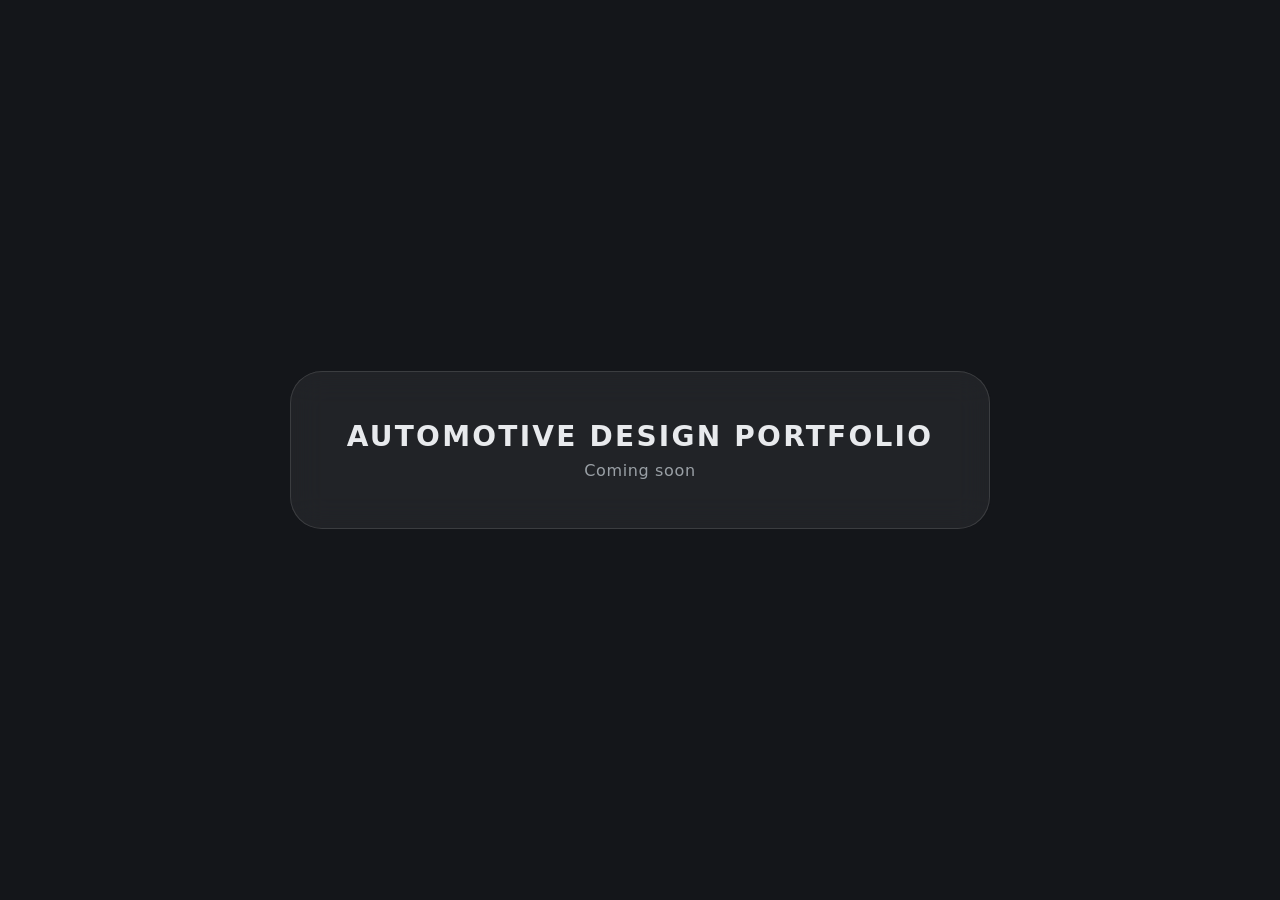
==== index.html @ bc6f19f6 "Add placeholder page for GitHub Pages Co-Authored-By: Claude Opus 5.5 <noreply@anthropic.com> Claude" ====
<!doctype html>
<html lang="en">
<head>
<meta charset="utf-8">
<meta name="viewport" content="width=device-width, initial-scale=1">
<title>Portfolio — Coming Soon</title>
<style>
  :root { color-scheme: dark; }
  body { margin:0; min-height:100vh; display:grid; place-items:center;
         background:#14161a; color:#e8eaed;
         font-family: system-ui, -apple-system, "Segoe UI", sans-serif; }
  .card { padding:48px 56px; border-radius:32px;
          background:rgba(255,255,255,.06); border:1px solid rgba(255,255,255,.12);
          backdrop-filter:blur(16px); text-align:center; }
  h1 { margin:0 0 8px; font-size:28px; letter-spacing:.08em; }
  p  { margin:0; color:#9aa0a6; letter-spacing:.04em; }
</style>
</head>
<body>
  <div class="card">
    <h1>AUTOMOTIVE DESIGN PORTFOLIO</h1>
    <p>Coming soon</p>
  </div>
</body>
</html>
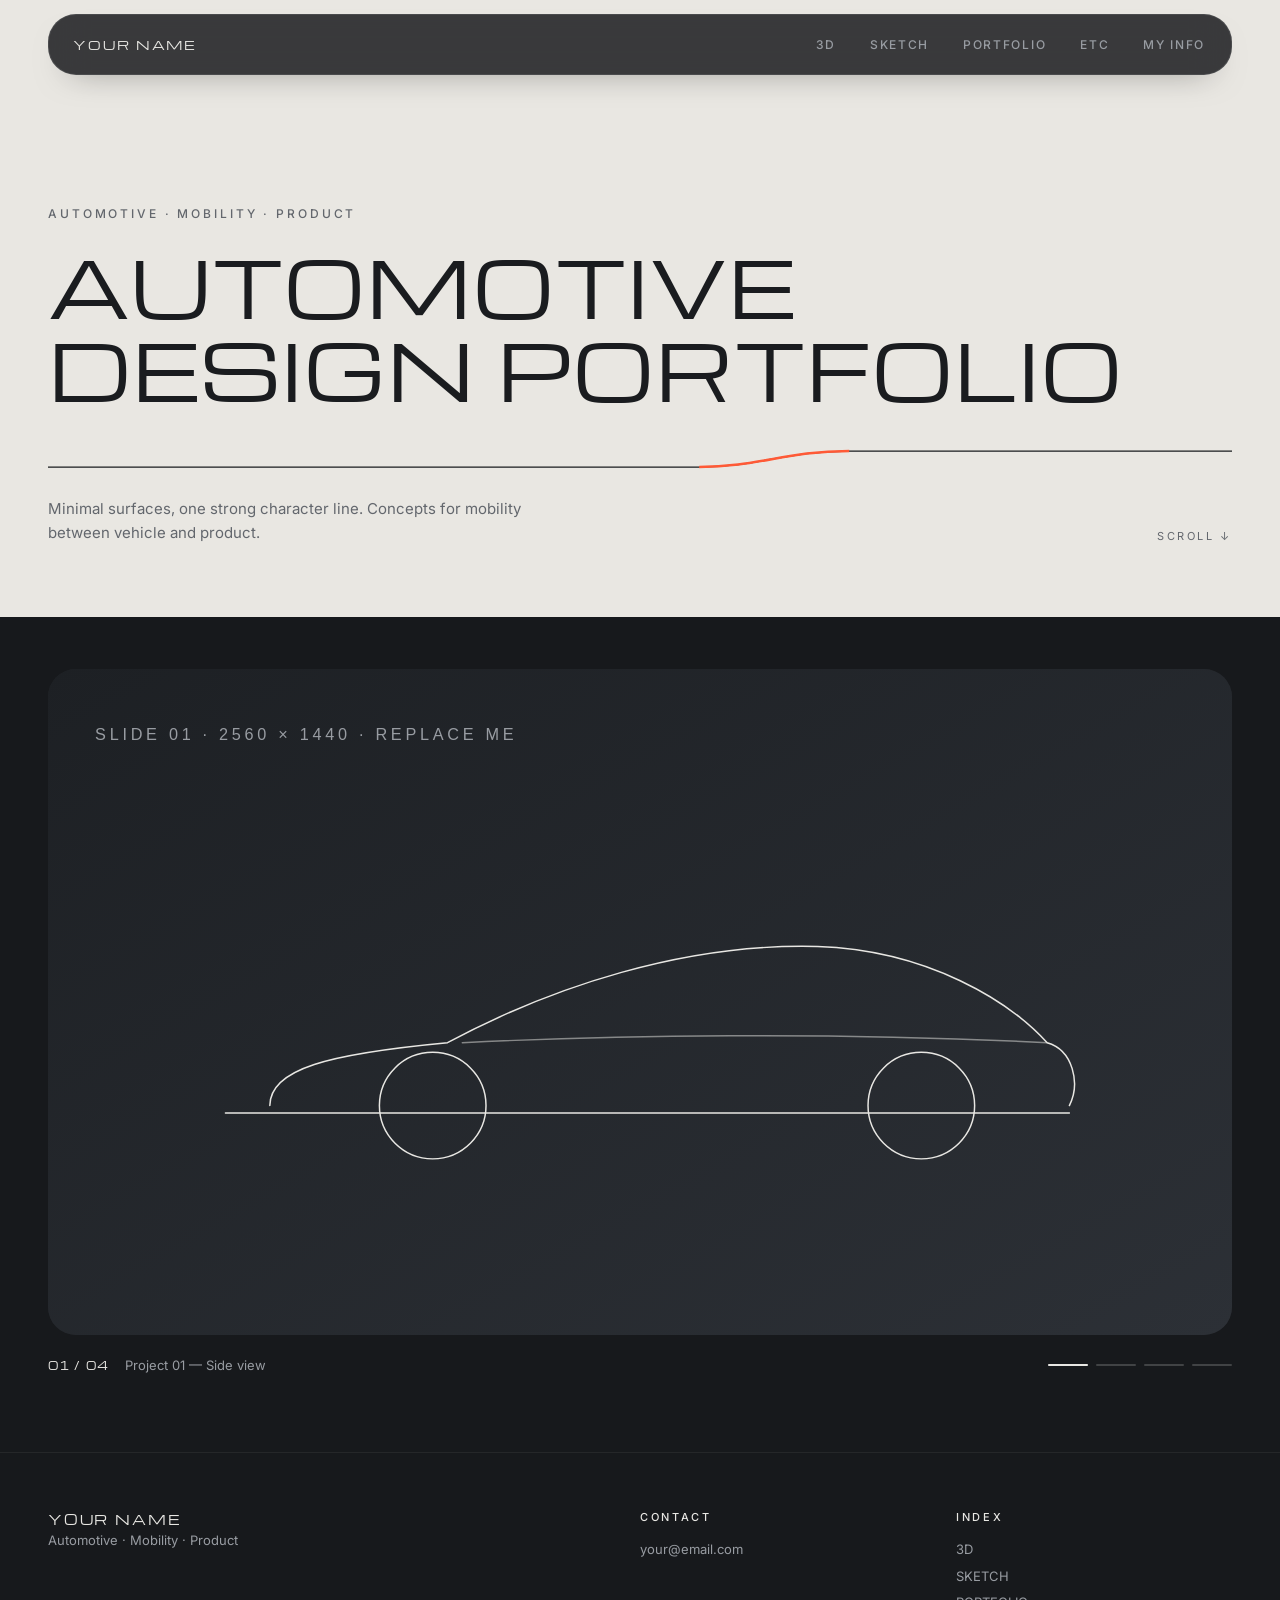
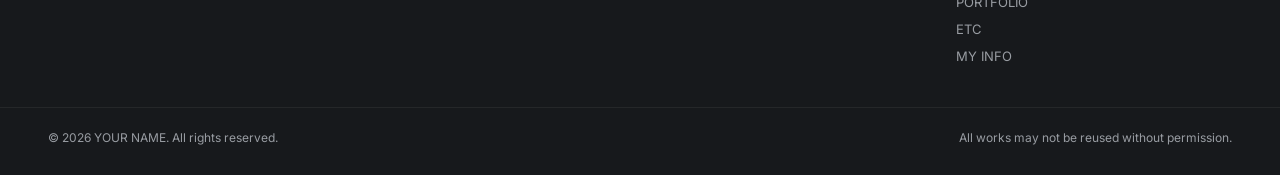
==== commit 949ca9bf: "Build main page, category grids, detail view and info page - Glass GNB with 3D / SKETCH / PORTFOLIO " ====
--- a/index.html
+++ b/index.html
@@ -3,23 +3,34 @@
 <head>
 <meta charset="utf-8">
 <meta name="viewport" content="width=device-width, initial-scale=1">
-<title>Portfolio — Coming Soon</title>
-<style>
-  :root { color-scheme: dark; }
-  body { margin:0; min-height:100vh; display:grid; place-items:center;
-         background:#14161a; color:#e8eaed;
-         font-family: system-ui, -apple-system, "Segoe UI", sans-serif; }
-  .card { padding:48px 56px; border-radius:32px;
-          background:rgba(255,255,255,.06); border:1px solid rgba(255,255,255,.12);
-          backdrop-filter:blur(16px); text-align:center; }
-  h1 { margin:0 0 8px; font-size:28px; letter-spacing:.08em; }
-  p  { margin:0; color:#9aa0a6; letter-spacing:.04em; }
-</style>
+<title>Portfolio</title>
+<meta name="description" content="Automotive and mobility design portfolio.">
+<link rel="preconnect" href="https://fonts.googleapis.com">
+<link rel="preconnect" href="https://fonts.gstatic.com" crossorigin>
+<link href="https://fonts.googleapis.com/css2?family=Inter:wght@400;500;600&family=Michroma&display=swap" rel="stylesheet">
+<link rel="stylesheet" href="css/style.css">
 </head>
-<body>
-  <div class="card">
-    <h1>AUTOMOTIVE DESIGN PORTFOLIO</h1>
-    <p>Coming soon</p>
-  </div>
+<body data-page="home">
+<header id="site-header" class="gnb"></header>
+<main>
+  <section class="intro wrap">
+    <p class="eyebrow" data-site="eyebrow"></p>
+    <h1 class="wordmark" data-site="title">AUTOMOTIVE DESIGN PORTFOLIO</h1>
+    <svg class="character-line" viewBox="0 0 1200 28" preserveAspectRatio="none" aria-hidden="true">
+      <path pathLength="1" d="M0 22 H660 C720 22 748 6 812 6 H1200"/>
+      <path class="accent" pathLength="1" d="M660 22 C720 22 748 6 812 6"/>
+    </svg>
+    <div class="intro-foot">
+      <p class="tagline" data-site="tagline"></p>
+      <span class="scroll-hint">SCROLL ↓</span>
+    </div>
+  </section>
+  <section class="showcase" aria-label="Featured works">
+    <div id="carousel" class="carousel wrap" tabindex="0" aria-roledescription="carousel"></div>
+  </section>
+</main>
+<footer id="site-footer" class="site-footer"></footer>
+<script src="js/data.js"></script>
+<script src="js/site.js"></script>
 </body>
 </html>
--- a/css/style.css
+++ b/css/style.css
@@ -0,0 +1,452 @@
+/* =========================================================
+   Tokens
+   ========================================================= */
+:root {
+  --graphite:   #17191c;
+  --graphite-2: #202327;
+  --graphite-3: #2b2f34;
+  --paper:      #e9e7e2;
+  --paper-2:    #f2f1ed;
+  --line:       #d3d0c9;
+  --ink:        #1a1c1f;
+  --ink-soft:   #63676d;
+  --on-dark:    #e8e7e3;
+  --on-dark-soft: #989ca2;
+  --accent:     #ff5a36;
+
+  --r-lg: 28px;
+  --r-sm: 16px;
+  --ease: cubic-bezier(.2, .7, .2, 1);
+
+  --font-display: "Michroma", "Inter", sans-serif;
+  --font-body: "Inter", system-ui, -apple-system, "Segoe UI", sans-serif;
+
+  --max: 1280px;
+  --gutter: clamp(16px, 4vw, 48px);
+}
+
+*, *::before, *::after { box-sizing: border-box; }
+html { scroll-behavior: smooth; }
+body {
+  margin: 0;
+  background: var(--paper);
+  color: var(--ink);
+  font-family: var(--font-body);
+  font-size: 16px;
+  line-height: 1.6;
+  -webkit-font-smoothing: antialiased;
+  min-height: 100vh;
+  display: flex;
+  flex-direction: column;
+}
+main { flex: 1; }
+img { max-width: 100%; display: block; }
+a { color: inherit; text-decoration: none; }
+button { font: inherit; color: inherit; }
+.wrap { max-width: var(--max); margin: 0 auto; padding: 0 var(--gutter); }
+
+/* Squircle: 지원 브라우저는 진짜 스퀴클, 나머지는 둥근 모서리 */
+.sq    { border-radius: var(--r-lg); }
+.sq-sm { border-radius: var(--r-sm); }
+@supports (corner-shape: squircle) {
+  .sq    { corner-shape: squircle; border-radius: calc(var(--r-lg) * 1.9); }
+  .sq-sm { corner-shape: squircle; border-radius: calc(var(--r-sm) * 1.9); }
+}
+
+.glass {
+  background: rgba(23, 25, 28, .84);
+  -webkit-backdrop-filter: blur(18px) saturate(140%);
+  backdrop-filter: blur(18px) saturate(140%);
+  border: 1px solid rgba(255, 255, 255, .09);
+}
+
+.eyebrow {
+  margin: 0;
+  font-size: 12px;
+  font-weight: 500;
+  letter-spacing: .24em;
+  text-transform: uppercase;
+  color: var(--ink-soft);
+}
+
+/* =========================================================
+   GNB (header)
+   ========================================================= */
+.gnb {
+  position: sticky;
+  top: 0;
+  z-index: 50;
+  padding: 14px var(--gutter);
+}
+.gnb-bar {
+  max-width: var(--max);
+  margin: 0 auto;
+  display: flex;
+  align-items: center;
+  justify-content: space-between;
+  gap: 24px;
+  padding: 10px 10px 10px 24px;
+  color: var(--on-dark);
+  box-shadow: 0 14px 34px -22px rgba(0, 0, 0, .55);
+}
+.brand {
+  font-family: var(--font-display);
+  font-size: 12px;
+  letter-spacing: .16em;
+  white-space: nowrap;
+}
+.gnb ul { display: flex; gap: 2px; list-style: none; margin: 0; padding: 0; }
+.nav-link {
+  position: relative;
+  display: block;
+  padding: 10px 16px;
+  font-size: 12px;
+  font-weight: 500;
+  letter-spacing: .14em;
+  border-radius: 999px;
+  color: var(--on-dark-soft);
+  transition: color .25s var(--ease), background-color .25s var(--ease);
+}
+.nav-link:hover { color: var(--on-dark); background: rgba(255, 255, 255, .07); }
+.nav-link[aria-current="page"] { color: var(--on-dark); background: rgba(255, 255, 255, .12); }
+.nav-link[aria-current="page"]::after {
+  content: "";
+  position: absolute;
+  left: 50%; bottom: 4px;
+  width: 4px; height: 4px;
+  margin-left: -2px;
+  border-radius: 50%;
+  background: var(--accent);
+}
+.menu-btn {
+  display: none;
+  padding: 10px 16px;
+  border: 0;
+  border-radius: 999px;
+  background: rgba(255, 255, 255, .08);
+  font-size: 12px;
+  font-weight: 500;
+  letter-spacing: .14em;
+  cursor: pointer;
+}
+@media (max-width: 820px) {
+  .menu-btn { display: block; }
+  .gnb nav {
+    position: absolute;
+    left: var(--gutter); right: var(--gutter);
+    top: calc(100% - 4px);
+    padding: 8px;
+    border-radius: 24px;
+    background: rgba(23, 25, 28, .86);
+    -webkit-backdrop-filter: blur(18px);
+    backdrop-filter: blur(18px);
+    border: 1px solid rgba(255, 255, 255, .09);
+    opacity: 0;
+    pointer-events: none;
+    transform: translateY(-6px);
+    transition: opacity .25s var(--ease), transform .25s var(--ease);
+  }
+  .gnb.is-open nav { opacity: 1; pointer-events: auto; transform: none; }
+  .gnb ul { flex-direction: column; }
+  .nav-link { padding: 14px 18px; color: var(--on-dark); }
+  .nav-link[aria-current="page"]::after { left: auto; right: 18px; bottom: 50%; margin: 0 0 -2px; }
+}
+
+/* =========================================================
+   Main — intro (logo / title)
+   ========================================================= */
+.intro { padding-top: clamp(48px, 9vw, 120px); padding-bottom: clamp(36px, 6vw, 72px); }
+.wordmark {
+  margin: 20px 0 0;
+  font-family: var(--font-display);
+  font-weight: 400;
+  font-size: clamp(26px, 6vw, 82px);
+  line-height: 1.08;
+  letter-spacing: .01em;
+}
+.character-line { display: block; width: 100%; height: 28px; margin-top: clamp(20px, 3vw, 36px); overflow: visible; }
+.character-line path {
+  fill: none;
+  stroke: var(--ink);
+  stroke-width: 1.25;
+  vector-effect: non-scaling-stroke;
+  stroke-dasharray: 1;
+  stroke-dashoffset: 1;
+  animation: draw 1.8s var(--ease) .25s forwards;
+}
+.character-line path.accent { stroke: var(--accent); stroke-width: 2.5; animation-delay: 1.4s; animation-duration: .8s; }
+@keyframes draw { to { stroke-dashoffset: 0; } }
+
+.intro-foot {
+  display: flex;
+  justify-content: space-between;
+  align-items: flex-end;
+  gap: 32px;
+  margin-top: 24px;
+}
+.tagline { margin: 0; max-width: 520px; color: var(--ink-soft); font-size: 15px; }
+.scroll-hint { font-size: 11px; letter-spacing: .24em; color: var(--ink-soft); white-space: nowrap; }
+@media (max-width: 640px) { .scroll-hint { display: none; } }
+
+/* =========================================================
+   Main — carousel
+   ========================================================= */
+.showcase {
+  background: var(--graphite);
+  color: var(--on-dark);
+  padding: clamp(28px, 4vw, 56px) 0 clamp(48px, 6vw, 88px);
+}
+.car-frame {
+  position: relative;
+  aspect-ratio: 16 / 9;
+  overflow: hidden;
+  background: var(--graphite-2);
+}
+.slide {
+  position: absolute;
+  inset: 0;
+  margin: 0;
+  opacity: 0;
+  transition: opacity 1.1s var(--ease);
+}
+.slide.is-active { opacity: 1; }
+.slide img {
+  width: 100%;
+  height: 100%;
+  object-fit: cover;
+  transform: scale(1.05);
+  transition: transform 7s linear;
+}
+.slide.is-active img { transform: scale(1); }
+
+.car-arrow {
+  position: absolute;
+  top: 50%;
+  width: 48px; height: 48px;
+  margin-top: -24px;
+  display: grid;
+  place-items: center;
+  border-radius: 50%;
+  color: var(--on-dark);
+  cursor: pointer;
+  opacity: 0;
+  transition: opacity .3s var(--ease), background-color .2s;
+}
+.car-arrow.prev { left: 20px; }
+.car-arrow.next { right: 20px; }
+.car-frame:hover .car-arrow, .car-arrow:focus-visible { opacity: 1; }
+.car-arrow:hover { background: rgba(23, 25, 28, .8); }
+@media (hover: none) { .car-arrow { opacity: 1; width: 40px; height: 40px; margin-top: -20px; } }
+
+.car-ui {
+  display: flex;
+  align-items: center;
+  justify-content: space-between;
+  gap: 24px;
+  margin-top: 20px;
+}
+.car-caption { display: flex; gap: 16px; align-items: baseline; font-size: 13px; color: var(--on-dark-soft); }
+.car-count { font-family: var(--font-display); font-size: 11px; color: var(--on-dark); letter-spacing: .1em; }
+.car-dots { display: flex; gap: 8px; }
+.car-dot {
+  position: relative;
+  width: 40px; height: 20px;
+  padding: 0;
+  border: 0;
+  background: none;
+  cursor: pointer;
+}
+.car-dot::before, .car-dot span {
+  content: "";
+  position: absolute;
+  left: 0; top: 9px;
+  height: 2px;
+  border-radius: 2px;
+}
+.car-dot::before { right: 0; background: rgba(255, 255, 255, .18); }
+.car-dot span { width: 0; background: var(--on-dark); }
+.car-dot.is-active span { animation: progress var(--interval, 5s) linear forwards; }
+.carousel.is-paused .car-dot.is-active span { animation-play-state: paused; }
+@keyframes progress { to { width: 100%; } }
+@media (max-width: 640px) { .car-dot { width: 24px; } }
+
+/* =========================================================
+   Page head (menu pages)
+   ========================================================= */
+.page-head { padding-top: clamp(40px, 7vw, 96px); padding-bottom: clamp(28px, 4vw, 48px); }
+.page-title {
+  margin: 14px 0 0;
+  font-family: var(--font-display);
+  font-weight: 400;
+  font-size: clamp(30px, 5vw, 64px);
+  line-height: 1.1;
+}
+.page-head .rule { height: 1px; background: var(--line); margin-top: 28px; position: relative; }
+.page-head .rule::after {
+  content: "";
+  position: absolute;
+  left: 0; top: -1px;
+  width: 64px; height: 3px;
+  background: var(--accent);
+}
+.page-meta { margin: 14px 0 0; font-size: 13px; color: var(--ink-soft); }
+
+/* =========================================================
+   Card grid — 3 columns
+   ========================================================= */
+.cards {
+  display: grid;
+  grid-template-columns: repeat(3, 1fr);
+  gap: 40px 24px;
+  padding-bottom: clamp(64px, 8vw, 120px);
+}
+@media (max-width: 960px) { .cards { grid-template-columns: repeat(2, 1fr); } }
+@media (max-width: 600px) { .cards { grid-template-columns: 1fr; } }
+
+.card { display: block; }
+.card-thumb {
+  position: relative;
+  aspect-ratio: 4 / 3;
+  overflow: hidden;
+  background: var(--paper-2);
+  border: 1px solid var(--line);
+}
+.card-thumb img { width: 100%; height: 100%; object-fit: cover; transition: transform .7s var(--ease); }
+.card:hover .card-thumb img { transform: scale(1.035); }
+.badge {
+  position: absolute;
+  left: 14px; top: 14px;
+  padding: 6px 12px;
+  border-radius: 999px;
+  font-size: 10.5px;
+  font-weight: 500;
+  letter-spacing: .14em;
+  color: var(--on-dark);
+}
+.card-meta { display: flex; justify-content: space-between; gap: 16px; margin-top: 14px; }
+.card-title { margin: 0; font-size: 15px; font-weight: 600; }
+.card-year { font-size: 12px; color: var(--ink-soft); letter-spacing: .08em; }
+.card-arrow {
+  display: inline-block;
+  transition: transform .3s var(--ease);
+}
+.card:hover .card-arrow { transform: translateX(4px); }
+
+.empty {
+  padding: 64px 24px;
+  margin-bottom: clamp(64px, 8vw, 120px);
+  text-align: center;
+  color: var(--ink-soft);
+  border: 1px dashed var(--line);
+}
+
+/* =========================================================
+   Detail view
+   ========================================================= */
+.back-link { font-size: 12px; letter-spacing: .16em; color: var(--ink-soft); }
+.back-link:hover { color: var(--ink); }
+.stage { background: var(--graphite); padding: clamp(24px, 4vw, 48px) 0; }
+.stage model-viewer, .stage .pdf-frame {
+  width: 100%;
+  height: auto;
+  aspect-ratio: 16 / 9;
+  background: var(--graphite-2);
+  --poster-color: transparent;
+}
+.stage .pdf-frame { aspect-ratio: auto; height: 82vh; border: 0; }
+.image-stack { display: grid; gap: 16px; }
+.image-stack img { width: 100%; background: var(--graphite-2); }
+.stage-note {
+  display: grid;
+  place-items: center;
+  aspect-ratio: 16 / 9;
+  background: var(--graphite-2);
+  color: var(--on-dark-soft);
+  font-size: 14px;
+  text-align: center;
+  padding: 24px;
+}
+.stage-actions { display: flex; justify-content: flex-end; margin-top: 16px; }
+.btn {
+  display: inline-block;
+  padding: 11px 20px;
+  border-radius: 999px;
+  font-size: 12px;
+  font-weight: 500;
+  letter-spacing: .14em;
+  color: var(--on-dark);
+  background: rgba(255, 255, 255, .08);
+  border: 1px solid rgba(255, 255, 255, .12);
+  transition: background-color .2s;
+}
+.btn:hover { background: rgba(255, 255, 255, .16); }
+.desc { padding-top: clamp(36px, 5vw, 64px); padding-bottom: clamp(64px, 8vw, 120px); }
+.desc-body { max-width: 720px; font-size: 16px; white-space: pre-line; }
+
+/* =========================================================
+   MY INFO
+   ========================================================= */
+.info-grid {
+  display: grid;
+  grid-template-columns: minmax(0, 5fr) minmax(0, 7fr);
+  gap: clamp(32px, 5vw, 72px);
+  padding-bottom: clamp(64px, 8vw, 120px);
+}
+@media (max-width: 820px) { .info-grid { grid-template-columns: 1fr; } }
+.portrait { aspect-ratio: 4 / 5; overflow: hidden; background: var(--paper-2); border: 1px solid var(--line); }
+.portrait img { width: 100%; height: 100%; object-fit: cover; }
+.statement { margin: 0 0 40px; font-size: clamp(18px, 2vw, 22px); line-height: 1.5; }
+.info-block { padding: 24px 0; border-top: 1px solid var(--line); }
+.info-block h2 { margin: 0 0 14px; font-size: 11px; font-weight: 500; letter-spacing: .24em; color: var(--ink-soft); }
+.info-row { display: grid; grid-template-columns: 140px 1fr; gap: 16px; font-size: 15px; padding: 4px 0; }
+.info-row span:first-child { color: var(--ink-soft); }
+@media (max-width: 480px) { .info-row { grid-template-columns: 1fr; gap: 0; } }
+.tags { display: flex; flex-wrap: wrap; gap: 8px; }
+.tag { padding: 7px 14px; border-radius: 999px; border: 1px solid var(--line); font-size: 13px; background: var(--paper-2); }
+
+/* =========================================================
+   Footer
+   ========================================================= */
+.site-footer {
+  background: var(--graphite);
+  color: var(--on-dark-soft);
+  border-top: 1px solid rgba(255, 255, 255, .06);
+  font-size: 13px;
+}
+.foot-top {
+  display: grid;
+  grid-template-columns: 2fr 1fr 1fr;
+  gap: 40px;
+  padding-top: 56px;
+  padding-bottom: 40px;
+}
+@media (max-width: 720px) { .foot-top { grid-template-columns: 1fr; gap: 28px; } }
+.foot-name { margin: 0 0 10px; font-family: var(--font-display); font-size: 13px; letter-spacing: .14em; color: var(--on-dark); }
+.foot-top p { margin: 0; max-width: 380px; }
+.foot-top h3 { margin: 0 0 12px; font-size: 11px; font-weight: 500; letter-spacing: .24em; color: var(--on-dark); }
+.foot-top ul { list-style: none; margin: 0; padding: 0; display: grid; gap: 6px; }
+.foot-top a:hover { color: var(--on-dark); }
+.foot-bottom {
+  display: flex;
+  justify-content: space-between;
+  gap: 16px;
+  flex-wrap: wrap;
+  padding-top: 20px;
+  padding-bottom: 28px;
+  border-top: 1px solid rgba(255, 255, 255, .06);
+  font-size: 12px;
+}
+
+/* =========================================================
+   Reveal on scroll
+   ========================================================= */
+.reveal { opacity: 0; transform: translateY(18px); transition: opacity .6s var(--ease), transform .6s var(--ease); transition-delay: calc(var(--i, 0) * 70ms); }
+.reveal.in { opacity: 1; transform: none; }
+
+@media (prefers-reduced-motion: reduce) {
+  *, *::before, *::after { animation-duration: .001ms !important; animation-delay: 0s !important; transition-duration: .001ms !important; }
+  .reveal { opacity: 1; transform: none; }
+}
+
+:focus-visible { outline: 2px solid var(--accent); outline-offset: 3px; }
+.sr-only { position: absolute; width: 1px; height: 1px; overflow: hidden; clip: rect(0 0 0 0); white-space: nowrap; }
